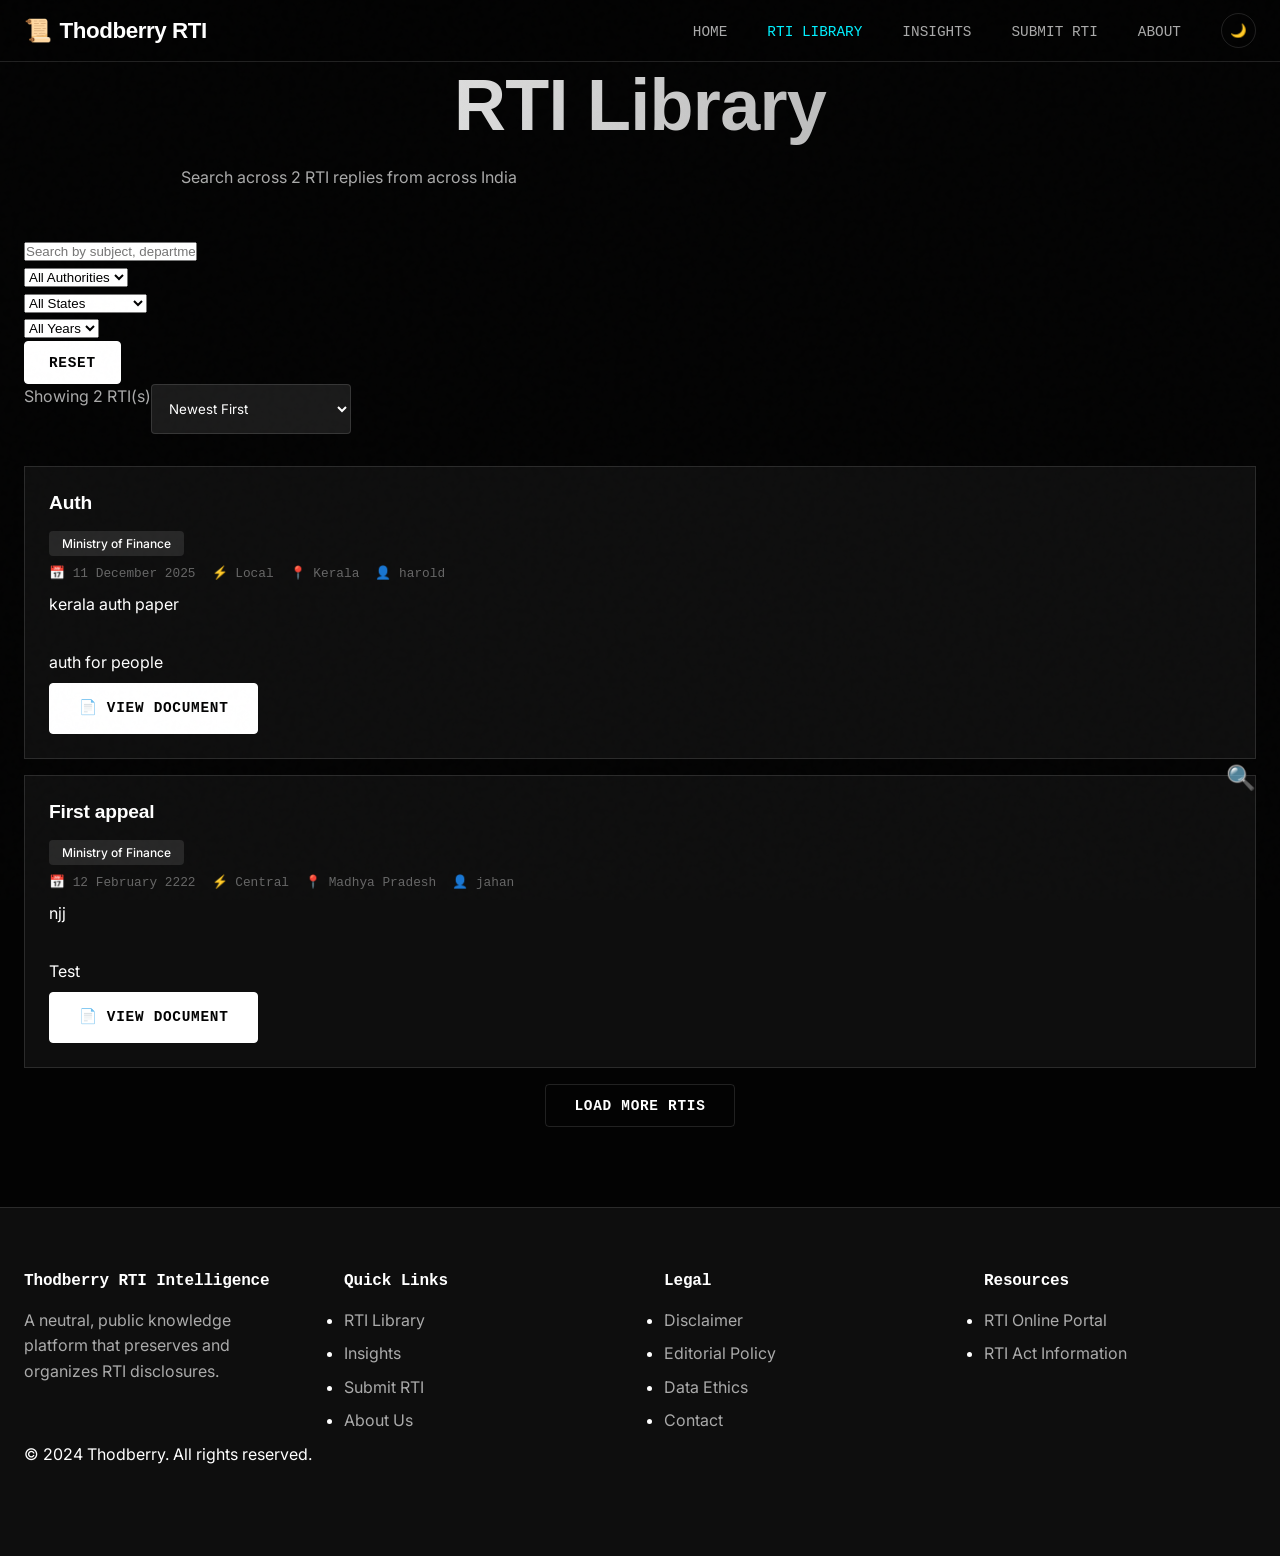
==== library.html @ 9d3108cc "Update library.html" ====
<!DOCTYPE html>
<html lang="en">

<head>
    <meta charset="UTF-8">
    <meta name="viewport" content="width=device-width, initial-scale=1.0">
    <meta name="description"
        content="Browse and search RTI replies from across India. Searchable database of Right to Information disclosures.">
    <title>RTI Library | Thodberry RTI Intelligence</title>

    <!-- Fonts -->
    <link rel="preconnect" href="https://fonts.googleapis.com">
    <link rel="preconnect" href="https://fonts.gstatic.com" crossorigin>
    <link
        href="https://fonts.googleapis.com/css2?family=Crimson+Pro:wght@400;600;700&family=Inter:wght@400;500;600;700&display=swap"
        rel="stylesheet">

    <!-- Stylesheets -->
    <link rel="stylesheet" href="assets/css/main.css">
    <link rel="stylesheet" href="assets/css/components.css">
</head>

<body>

    <!-- Navigation -->
    <nav class="navbar">
        <div class="container navbar-container">
            <a href="index.html" class="navbar-logo">
                <span>📜</span>
                <span>Thodberry RTI</span>
            </a>

            <ul class="navbar-menu">
                <li><a href="index.html" class="navbar-link">Home</a></li>
                <li><a href="library.html" class="navbar-link active">RTI Library</a></li>
                <li><a href="insights.html" class="navbar-link">Insights</a></li>
                <li><a href="submit.html" class="navbar-link">Submit RTI</a></li>
                <li><a href="about.html" class="navbar-link">About</a></li>
                <li>
                    <button class="theme-toggle" aria-label="Toggle theme">🌙</button>
                </li>
            </ul>

            <button class="navbar-toggle" aria-label="Toggle navigation">
                <span></span>
                <span></span>
                <span></span>
            </button>
        </div>
    </nav>

    <!-- Page Header -->
    <section class="section" style="padding-top: calc(var(--space-12) + 60px);">
        <div class="container library-search-container">
            <div class="text-center mb-8">
                <h1>RTI Library</h1>
                <p class="text-xl text-secondary">
                    Search across <span id="total-count">thousands of</span> RTI replies from across India
                </p>
            </div>

            <!-- Search Bar -->
            <div class="search-input-wrapper">
                <input type="text" id="search-input" placeholder="Search by subject, department, state, or keywords...">
                <span class="search-icon"
                    style="position: absolute; right: 1.5rem; top: 50%; transform: translateY(-50%); font-size: 1.5rem;">🔍</span>
            </div>
        </div>
    </section>

    <!-- Filters -->
    <section class="section" style="padding-top: 0;">
        <div class="container">
            <div class="filter-controls">
                <div class="filter-group">
                    <select id="filter-authority" class="filter-select">
                        <option value="">All Authorities</option>
                        <option value="Central">Central</option>
                        <option value="State">State</option>
                        <option value="Local">Local</option>
                    </select>
                </div>

                <div class="filter-group">
                    <select id="filter-state" class="filter-select">
                        <option value="">All States</option>
                    </select>
                </div>

                <div class="filter-group">
                    <select id="filter-year" class="filter-select">
                        <option value="">All Years</option>
                    </select>
                </div>

                <div class="filter-group">
                    <button id="reset-filters" class="btn btn-primary" style="padding: 0.8rem 1.5rem;">
                        Reset
                    </button>
                </div>
            </div>
        </div>
    </section>

    <!-- RTI Results -->
    <section class="section" style="padding-top: 0;">
        <div class="container">
            <div class="flex justify-between items-center mb-6">
                <p class="text-secondary">
                    Showing <span id="result-count">0</span> RTI(s)
                </p>
                <select id="sort-by" class="form-select" style="width: 200px;">
                    <option value="newest">Newest First</option>
                    <option value="oldest">Oldest First</option>
                    <option value="relevance">Most Relevant</option>
                </select>
            </div>

            <div id="rti-results">
                <p class="text-center text-muted py-8">Loading RTI library...</p>
            </div>

            <!-- Load More Button -->
            <div id="load-more-container" class="text-center mt-8 hidden">
                <button id="load-more-btn" class="btn btn-outline btn-lg">
                    Load More RTIs
                </button>
            </div>
        </div>
    </section>

    <!-- Footer -->
    <footer class="footer">
        <div class="container">
            <div class="footer-grid">
                <div class="footer-section">
                    <h4>Thodberry RTI Intelligence</h4>
                    <p class="text-secondary">
                        A neutral, public knowledge platform that preserves and organizes RTI disclosures.
                    </p>
                </div>

                <div class="footer-section">
                    <h4>Quick Links</h4>
                    <ul class="footer-links">
                        <li><a href="library.html">RTI Library</a></li>
                        <li><a href="insights.html">Insights</a></li>
                        <li><a href="submit.html">Submit RTI</a></li>
                        <li><a href="about.html">About Us</a></li>
                    </ul>
                </div>

                <div class="footer-section">
                    <h4>Legal</h4>
                    <ul class="footer-links">
                        <li><a href="about.html#disclaimer">Disclaimer</a></li>
                        <li><a href="about.html#editorial-policy">Editorial Policy</a></li>
                        <li><a href="about.html#data-ethics">Data Ethics</a></li>
                        <li><a href="about.html#contact">Contact</a></li>
                    </ul>
                </div>

                <div class="footer-section">
                    <h4>Resources</h4>
                    <ul class="footer-links">
                        <li><a href="https://rtionline.gov.in" target="_blank" rel="noopener">RTI Online Portal</a></li>
                        <li><a href="https://rti.gov.in" target="_blank" rel="noopener">RTI Act Information</a></li>
                    </ul>
                </div>
            </div>

            <div class="footer-bottom">
                <p>&copy; 2024 Thodberry. All rights reserved.</p>
            </div>
        </div>
    </footer>

    <!-- Scripts -->
    <script src="config.js"></script>
    <script src="assets/js/main.js"></script>

    <script>
        let allRTIs = [];
        let filteredRTIs = [];
        let displayedCount = 0;
        const ITEMS_PER_PAGE = 20;

        // Load RTI data
        async function loadRTIData() {
            try {
                const response = await fetch('data/rti-data.json');
                const data = await response.json();
                allRTIs = data.rtis || [];
                filteredRTIs = [...allRTIs];

                // Update total count
                document.getElementById('total-count').textContent = allRTIs.length;

                // Populate filter options
                populateFilters();

                // Display initial results
                displayResults();

            } catch (error) {
                console.error('Error loading RTI data:', error);
                document.getElementById('rti-results').innerHTML = `
          <div class="card text-center">
            <h3>No RTI Data Available Yet</h3>
            <p class="text-secondary mb-4">The library is being built. Check back soon or submit your own RTI reply!</p>
            <a href="submit.html" class="btn btn-primary">Submit RTI Reply</a>
          </div>
        `;
            }
        }

        // Populate filter dropdowns
        function populateFilters() {
            // States
            const states = [...new Set(allRTIs.map(r => r.state).filter(s => s))].sort();
            const stateSelect = document.getElementById('filter-state');
            states.forEach(state => {
                const option = document.createElement('option');
                option.value = state;
                option.textContent = state;
                stateSelect.appendChild(option);
            });

            // Years
            const years = [...new Set(allRTIs.map(r => r.year).filter(y => y))].sort().reverse();
            const yearSelect = document.getElementById('filter-year');
            years.forEach(year => {
                const option = document.createElement('option');
                option.value = year;
                option.textContent = year;
                yearSelect.appendChild(option);
            });
        }

        // Filter RTIs
        function filterRTIs() {
            const searchTerm = document.getElementById('search-input').value.toLowerCase();
            const authorityFilter = document.getElementById('filter-authority').value;
            const stateFilter = document.getElementById('filter-state').value;
            const yearFilter = document.getElementById('filter-year').value;

            filteredRTIs = allRTIs.filter(rti => {
                // Search filter
                const matchesSearch = !searchTerm ||
                    rti.subject.toLowerCase().includes(searchTerm) ||
                    rti.department.toLowerCase().includes(searchTerm) ||
                    (rti.disclosure && rti.disclosure.toLowerCase().includes(searchTerm)) ||
                    (rti.state && rti.state.toLowerCase().includes(searchTerm)) ||
                    (rti.tags && rti.tags.some(tag => tag.toLowerCase().includes(searchTerm)));

                // Authority filter
                const matchesAuthority = !authorityFilter || rti.authority === authorityFilter;

                // State filter
                const matchesState = !stateFilter || rti.state === stateFilter;

                // Year filter
                const matchesYear = !yearFilter || rti.year === parseInt(yearFilter);

                return matchesSearch && matchesAuthority && matchesState && matchesYear;
            });

            // Sort results
            sortResults();

            // Reset and display
            displayedCount = 0;
            displayResults();
        }

        // Sort results
        function sortResults() {
            const sortBy = document.getElementById('sort-by').value;

            if (sortBy === 'newest') {
                filteredRTIs.sort((a, b) => new Date(b.uploadDate || b.date) - new Date(a.uploadDate || a.date));
            } else if (sortBy === 'oldest') {
                filteredRTIs.sort((a, b) => new Date(a.uploadDate || a.date) - new Date(b.uploadDate || b.date));
            }
            // 'relevance' keeps the current order
        }

        // Display results
        function displayResults() {
            const resultsContainer = document.getElementById('rti-results');
            document.getElementById('result-count').textContent = filteredRTIs.length;

            if (filteredRTIs.length === 0) {
                resultsContainer.innerHTML = `
          <div class="card text-center">
            <h3>No RTIs Found</h3>
            <p class="text-secondary">Try adjusting your search or filters</p>
          </div>
        `;
                document.getElementById('load-more-container').classList.add('hidden');
                return;
            }

            // Get items to display
            const itemsToShow = filteredRTIs.slice(0, displayedCount + ITEMS_PER_PAGE);
            displayedCount = itemsToShow.length;

            // Render RTI cards
            const html = itemsToShow.map(rti => `
        <div class="rti-card">
          <div class="rti-card-header">
            <div>
              <h3 class="rti-card-title">${rti.subject}</h3>
            </div>
            <span class="department-badge">${rti.department}</span>
          </div>
          
          <div class="rti-card-meta">
            ${rti.date ? `<span>📅 ${formatDate(rti.date)}</span>` : ''}
            <span>⚡ ${rti.authority}</span>
            ${rti.state ? `<span>📍 ${rti.state}</span>` : ''}
            ${rti.uploadedBy ? `<span>👤 ${rti.uploadedBy}</span>` : ''}
          </div>
          
          ${rti.disclosure ? `<p class="rti-card-disclosure">${rti.disclosure}</p>` : ''}
          
          <div class="rti-card-tags">
            ${rti.tags ? rti.tags.map(tag => `<span class="tag">${tag}</span>`).join('') : ''}
          </div>
          
          <div class="flex gap-3 mt-4">
            ${rti.documentUrl ? `<a href="${rti.documentUrl}" target="_blank" class="btn btn-sm btn-primary">📄 View Document</a>` : ''}
          </div>
        </div>
      `).join('');

            resultsContainer.innerHTML = html;

            // Show/hide load more button
            if (displayedCount < filteredRTIs.length) {
                document.getElementById('load-more-container').classList.remove('hidden');
            } else {
                document.getElementById('load-more-container').classList.add('hidden');
            }
        }

        // Event listeners
        document.getElementById('search-input').addEventListener('input', debounce(filterRTIs, 300));
        document.getElementById('filter-authority').addEventListener('change', filterRTIs);
        document.getElementById('filter-state').addEventListener('change', filterRTIs);
        document.getElementById('filter-year').addEventListener('change', filterRTIs);
        document.getElementById('sort-by').addEventListener('change', () => {
            displayedCount = 0;
            sortResults();
            displayResults();
        });

        document.getElementById('reset-filters').addEventListener('click', () => {
            document.getElementById('search-input').value = '';
            document.getElementById('filter-authority').value = '';
            document.getElementById('filter-state').value = '';
            document.getElementById('filter-year').value = '';
            filterRTIs();
        });

        document.getElementById('load-more-btn').addEventListener('click', displayResults);

        // Load data on page load
        loadRTIData();
    </script>
</body>

</html>
---- assets/css/main.css ----
/* 
====================================================================
   THODBERRY INTELLIGENCE - 'VOID' DESIGN SYSTEM (FIXED)
   Premium / Dark / Usable
   Updated: Dec 2025 (Reverted & Polished)
==================================================================== 
*/

:root {
    /* --- PALETTE: THE VOID (Revised for Contrast) --- */
    --bg-void: #030303;
    /* Deepest black */
    --bg-surface: #0E0E0E;
    /* Elevated surface */
    --bg-panel: #161616;
    /* Card background */

    /* --- ACCENTS --- */
    --accent-primary: #00F0FF;
    /* Electric Cyan */
    --accent-secondary: #7000FF;
    /* Deep Violet */
    --accent-alert: #FF2E2E;
    /* Critical/Error */
    --accent-success: #00FF94;
    /* Success */

    /* --- TEXT --- */
    --text-primary: #FFFFFF;
    /* Pure White for max contrast */
    --text-secondary: #AAAAAA;
    /* Readable Grey */
    --text-muted: #666666;
    /* Labels */

    /* --- BORDERS --- */
    --border-subtle: rgba(255, 255, 255, 0.12);
    --border-glow: rgba(0, 240, 255, 0.4);

    /* --- TYPOGRAPHY (Scaled Down slightly for fit) --- */
    --font-display: 'Outfit', sans-serif;
    --font-body: 'Inter', sans-serif;
    --font-mono: 'Space Grotesk', monospace;

    /* --- SPACING & EFFECTS --- */
    --glass: blur(16px) saturate(180%);
    --radius-sm: 4px;
    --radius-md: 8px;
    --radius-lg: 16px;

    --noise: url("data:image/svg+xml,%3Csvg viewBox='0 0 200 200' xmlns='http://www.w3.org/2000/svg'%3E%3Cfilter id='noiseFilter'%3E%3CfeTurbulence type='fractalNoise' baseFrequency='0.65' numOctaves='3' stitchTiles='stitch'/%3E%3C/filter%3E%3Crect width='100%25' height='100%25' filter='url(%23noiseFilter)' opacity='0.05'/%3E%3C/svg%3E");
}

/* --- RESET & BASE --- */
*,
*::before,
*::after {
    box-sizing: border-box;
    margin: 0;
    padding: 0;
}

html {
    scroll-behavior: smooth;
    font-size: 16px;
}

body {
    background-color: var(--bg-void);
    color: var(--text-primary);
    font-family: var(--font-body);
    line-height: 1.6;
    overflow-x: hidden;
    position: relative;
}

/* Noise Texture Overlay */
body::after {
    content: "";
    position: fixed;
    top: 0;
    left: 0;
    width: 100%;
    height: 100%;
    background-image: var(--noise);
    pointer-events: none;
    z-index: 9999;
    opacity: 0.3;
    /* Reduced opacity for better text clarity */
}

/* --- TYPOGRAPHY --- */
h1,
h2,
h3,
h4,
h5,
h6 {
    font-family: var(--font-display);
    font-weight: 600;
    line-height: 1.2;
    letter-spacing: -0.01em;
    color: #fff;
    margin-bottom: 1rem;
}

h1 {
    font-size: clamp(2.5rem, 6vw, 4.5rem);
    /* Scaled down from 6rem for better fit */
    font-weight: 700;
    background: linear-gradient(to right, #fff, #999);
    -webkit-background-clip: text;
    background-clip: text;
    -webkit-text-fill-color: transparent;
}

h2 {
    font-size: clamp(2rem, 4vw, 3rem);
}

p {
    max-width: 65ch;
    margin-bottom: 1.5rem;
}

a {
    color: inherit;
    text-decoration: none;
    transition: color 0.3s ease;
}

/* --- FORM INPUTS (CRITICAL FIX FOR ADMIN) --- */
.form-input,
.form-select,
.form-textarea {
    width: 100%;
    padding: 0.8rem;
    background: #1A1A1A;
    /* Solid dark background, no transparency */
    border: 1px solid var(--border-subtle);
    color: #FFFFFF;
    /* Force white text */
    font-family: var(--font-body);
    border-radius: var(--radius-sm);
    transition: all 0.3s ease;
}

/* Fix for Select Dropdowns in Dark Mode */
.form-select option {
    background-color: #1A1A1A;
    color: #FFFFFF;
}

.form-input:focus,
.form-select:focus,
.form-textarea:focus {
    outline: none;
    border-color: var(--accent-primary);
    box-shadow: 0 0 15px -5px var(--accent-primary);
    background: #222;
}

/* --- BUTTONS --- */
.btn {
    display: inline-flex;
    align-items: center;
    justify-content: center;
    padding: 0.8rem 1.8rem;
    font-family: var(--font-mono);
    font-size: 0.9rem;
    font-weight: 600;
    text-transform: uppercase;
    letter-spacing: 0.05em;
    border: 1px solid var(--border-subtle);
    background: transparent;
    color: var(--text-primary);
    cursor: pointer;
    transition: all 0.3s;
    border-radius: var(--radius-sm);
    /* Added rounding for refinement */
}

.btn:hover {
    border-color: var(--accent-primary);
    color: var(--accent-primary);
    background: rgba(0, 240, 255, 0.05);
}

.btn-primary {
    background: var(--text-primary);
    color: var(--bg-void);
    border-color: var(--text-primary);
}

.btn-primary:hover {
    background: var(--accent-primary);
    border-color: var(--accent-primary);
    color: #000;
}

/* --- UTILITIES --- */
.container {
    width: 100%;
    max-width: 1300px;
    margin: 0 auto;
    padding: 0 1.5rem;
}

.text-center {
    text-align: center;
}

.flex {
    display: flex;
}

.justify-center {
    justify-content: center;
}

.gap-4 {
    gap: 1rem;
}

.mb-6 {
    margin-bottom: 2rem;
}

.mb-8 {
    margin-bottom: 3rem;
}

.text-secondary {
    color: var(--text-secondary);
}
---- assets/css/components.css ----
/* 
====================================================================
   THODBERRY INTELLIGENCE - 'VOID' COMPONENTS (FIXED)
   Holographic / Glass / Usable
   Updated: Dec 2025 (Reverted & Polished)
==================================================================== 
*/

/* --- NAVBAR: HYBRID (Glass but Stable) --- */
/* Fixed alignment issues by moving to full-width but keeping glass aesthetic */
.navbar {
    position: sticky;
    /* Switched from fixed to sticky for stability */
    top: 0;
    width: 100%;
    background: rgba(3, 3, 3, 0.8);
    backdrop-filter: var(--glass);
    border-bottom: 1px solid var(--border-subtle);
    padding: 0.8rem 0;
    z-index: 1000;
}

.navbar-container {
    display: flex;
    /* Flexbox for alignment */
    justify-content: space-between;
    align-items: center;
    height: 100%;
}

.navbar-logo {
    font-family: var(--font-display);
    font-weight: 700;
    font-size: 1.4rem;
    letter-spacing: -0.02em;
    display: flex;
    align-items: center;
    gap: 0.5rem;
    color: white;
}

.navbar-menu {
    display: flex;
    gap: 2.5rem;
    list-style: none;
    align-items: center;
}

.navbar-link {
    font-family: var(--font-mono);
    font-size: 0.9rem;
    text-transform: uppercase;
    color: var(--text-secondary);
    position: relative;
    transition: color 0.3s;
}

.navbar-link:hover,
.navbar-link.active {
    color: var(--accent-primary);
}

/* Theme Toggle (Style Only - Logic Disabled as user wants Dark only) */
.theme-toggle {
    background: transparent;
    border: 1px solid var(--border-subtle);
    color: var(--text-primary);
    border-radius: 50%;
    width: 35px;
    height: 35px;
    display: flex;
    align-items: center;
    justify-content: center;
    cursor: pointer;
    transition: all 0.3s;
}

.theme-toggle:hover {
    border-color: var(--accent-primary);
    color: var(--accent-primary);
}


/* --- HERO: BENTO GRID (Restored) --- */
.hero-section {
    min-height: 80vh;
    /* Reduced from 100vh for better scaling */
    display: flex;
    align-items: center;
    justify-content: center;
    position: relative;
    padding: 4rem 0;
}

.hero-bg-grid {
    position: absolute;
    top: 0;
    left: 0;
    width: 100%;
    height: 100%;
    background-image:
        linear-gradient(var(--border-subtle) 1px, transparent 1px),
        linear-gradient(90deg, var(--border-subtle) 1px, transparent 1px);
    background-size: 40px 40px;
    /* Tighter grid */
    mask-image: radial-gradient(circle at center, black 40%, transparent 90%);
    -webkit-mask-image: radial-gradient(circle at center, black 40%, transparent 90%);
    z-index: -1;
    opacity: 0.5;
}

.hero-stats-pill {
    display: inline-flex;
    align-items: center;
    gap: 0.8rem;
    padding: 0.6rem 1.2rem;
    background: rgba(0, 240, 255, 0.08);
    /* Darker tint */
    border: 1px solid rgba(0, 240, 255, 0.2);
    border-radius: 50px;
    font-family: var(--font-mono);
    font-size: 0.85rem;
    color: var(--accent-primary);
    margin-bottom: 2rem;
}

/* --- CARDS: HOLOGRAPHIC REDUX --- */
.card {
    background: var(--bg-surface);
    border: 1px solid var(--border-subtle);
    padding: 2rem;
    position: relative;
    transition: all 0.3s ease;
    overflow: hidden;
}

.card:hover {
    border-color: var(--accent-primary);
    /* Simple glow border instead of complex gradients */
    background: var(--bg-panel);
    box-shadow: 0 10px 40px -10px rgba(0, 240, 255, 0.1);
}

.card h3 {
    font-size: 1.5rem;
    margin-bottom: 1rem;
    color: var(--text-primary);
}

/* --- STATS GRID --- */
.stats-grid {
    display: grid;
    grid-template-columns: repeat(auto-fit, minmax(200px, 1fr));
    gap: 1.5rem;
    /* Restored gap for better separation */
    margin: 2rem 0;
}

.stat-card {
    background: var(--bg-surface);
    border: 1px solid var(--border-subtle);
    padding: 2rem;
    text-align: center;
    transition: transform 0.3s;
}

.stat-card:hover {
    transform: translateY(-5px);
    border-color: var(--text-secondary);
}

.stat-value {
    font-family: var(--font-display);
    font-size: 3rem;
    font-weight: 700;
    line-height: 1;
    color: #fff;
    /* Reverted to solid white for clarity */
    margin-bottom: 0.5rem;
}

.stat-label {
    font-family: var(--font-mono);
    color: var(--text-secondary);
    font-size: 0.85rem;
    text-transform: uppercase;
    letter-spacing: 0.1em;
}

/* --- RTI DATA CARD --- */
.rti-card {
    background: var(--bg-surface);
    border: 1px solid var(--border-subtle);
    padding: 1.5rem;
    margin-bottom: 1rem;
    display: grid;
    gap: 0.5rem;
    transition: all 0.2s;
}

.rti-card:hover {
    border-color: var(--text-secondary);
    background: var(--bg-panel);
}

.rti-card-title {
    font-family: var(--font-display);
    font-size: 1.2rem;
    color: var(--text-primary);
}

.rti-card-meta {
    font-family: var(--font-mono);
    font-size: 0.8rem;
    color: var(--text-muted);
    display: flex;
    flex-wrap: wrap;
    gap: 1rem;
}

.department-badge {
    background: rgba(255, 255, 255, 0.1);
    padding: 0.3rem 0.8rem;
    border-radius: 4px;
    font-size: 0.75rem;
    color: #fff;
    font-weight: 500;
}

/* --- FOOTER --- */
.footer {
    border-top: 1px solid var(--border-subtle);
    padding: 4rem 0;
    margin-top: 5rem;
    background: var(--bg-surface);
}

.footer-grid {
    display: grid;
    grid-template-columns: repeat(auto-fit, minmax(200px, 1fr));
    /* Better responsive wrapping */
    gap: 3rem;
}

.footer h4 {
    font-family: var(--font-mono);
    font-size: 1rem;
    color: #fff;
}

.footer-links a {
    color: var(--text-secondary);
    display: block;
    margin-bottom: 0.5rem;
}

.footer-links a:hover {
    color: var(--accent-primary);
}

/* --- MOBILE --- */
.navbar-toggle {
    display: none;
    background: none;
    border: none;
    flex-direction: column;
    gap: 6px;
    cursor: pointer;
}

.navbar-toggle span {
    display: block;
    width: 28px;
    height: 2px;
    background: white;
}

@media (max-width: 768px) {
    .navbar-menu {
        display: none;
        /* JS Toggles this */
        position: absolute;
        top: 100%;
        left: 0;
        width: 100%;
        background: var(--bg-surface);
        flex-direction: column;
        padding: 2rem;
        border-bottom: 1px solid var(--border-subtle);
    }

    .navbar-menu.active {
        display: flex;
    }

    .navbar-toggle {
        display: flex;
    }
}
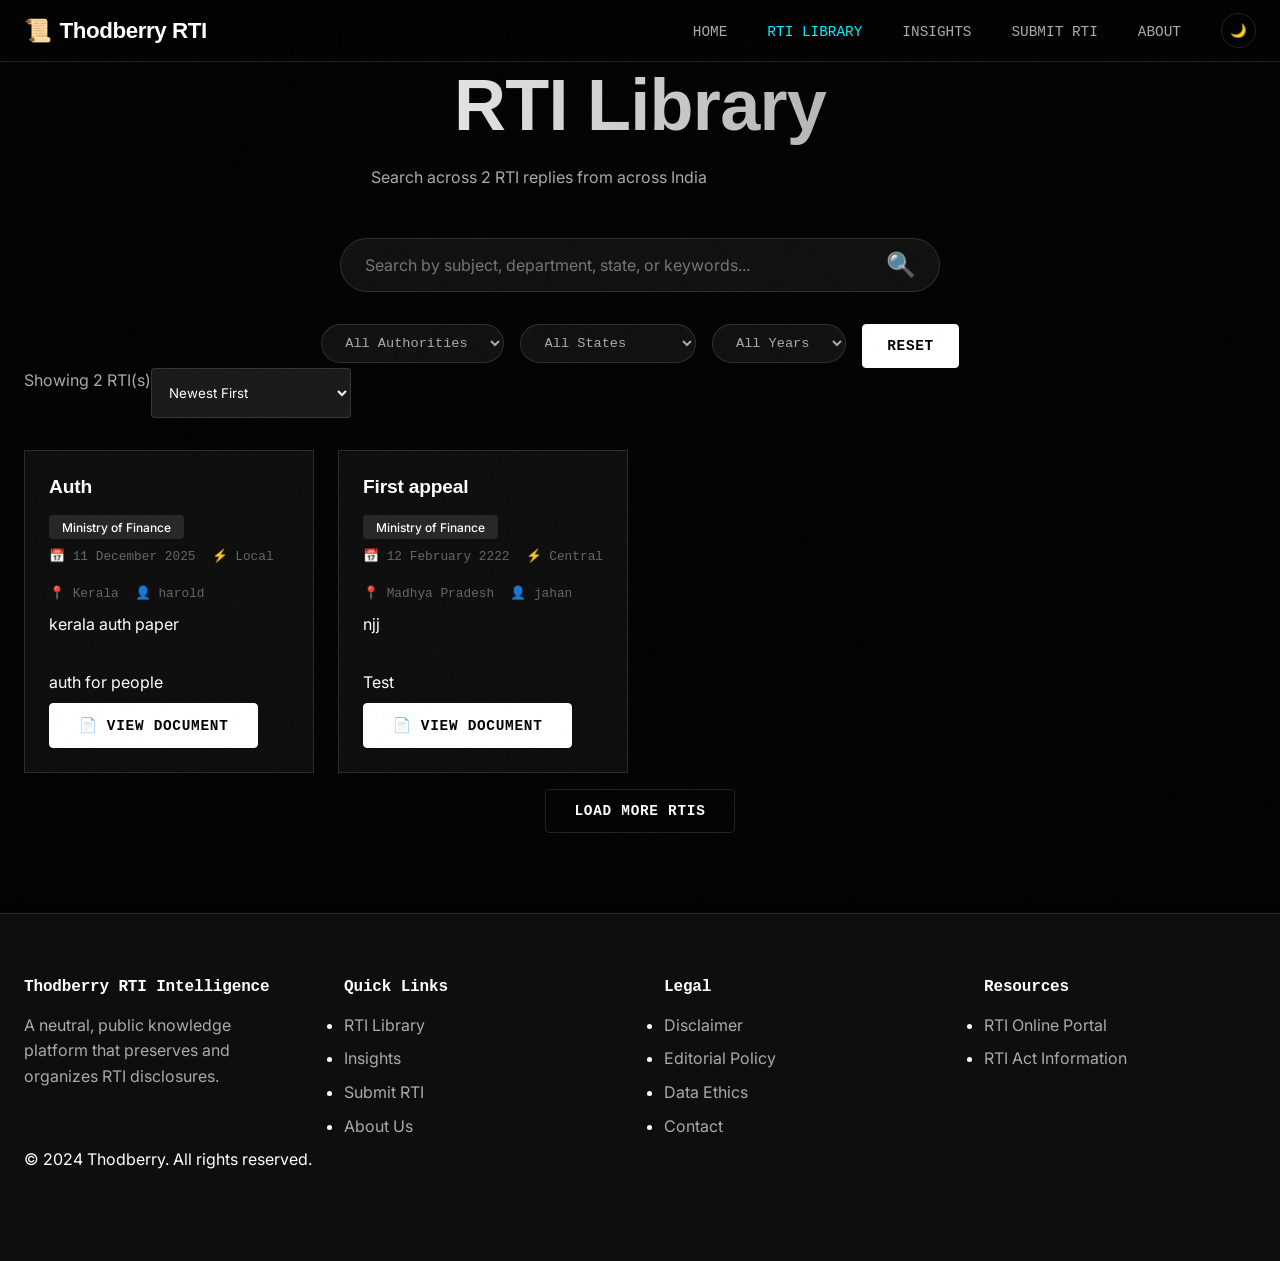
==== commit e1cb9577: "Update library.html" ====
--- a/library.html
+++ b/library.html
@@ -116,8 +116,8 @@
                 </select>
             </div>
 
-            <div id="rti-results">
-                <p class="text-center text-muted py-8">Loading RTI library...</p>
+            <div id="rti-results" class="rti-grid-results">
+                <p class="text-center text-muted py-8" style="grid-column: 1 / -1;">Loading RTI library...</p>
             </div>
 
             <!-- Load More Button -->
@@ -175,6 +175,19 @@
         </div>
     </footer>
 
+    <!-- Document Modal -->
+    <div id="doc-modal" class="modal-overlay">
+        <div class="modal-content">
+            <div class="modal-header">
+                <h3 id="modal-title" class="modal-title">Document Viewer</h3>
+                <button id="modal-close" class="modal-close">&times;</button>
+            </div>
+            <div class="modal-body">
+                <iframe id="doc-frame" src=""></iframe>
+            </div>
+        </div>
+    </div>
+
     <!-- Scripts -->
     <script src="config.js"></script>
     <script src="assets/js/main.js"></script>
@@ -184,6 +197,33 @@
         let filteredRTIs = [];
         let displayedCount = 0;
         const ITEMS_PER_PAGE = 20;
+
+        // Modal Elements
+        const modal = document.getElementById('doc-modal');
+        const modalTitle = document.getElementById('modal-title');
+        const modalFrame = document.getElementById('doc-frame');
+        const modalClose = document.getElementById('modal-close');
+
+        // Close Modal
+        modalClose.addEventListener('click', () => {
+            modal.classList.remove('active');
+            modalFrame.src = ''; // Clear source to stop playing/loading
+        });
+
+        // Close on click outside
+        modal.addEventListener('click', (e) => {
+            if (e.target === modal) {
+                modal.classList.remove('active');
+                modalFrame.src = '';
+            }
+        });
+
+        // Open Modal
+        function openDocument(url, title) {
+            modalTitle.textContent = title || 'Document Viewer';
+            modalFrame.src = url;
+            modal.classList.add('active');
+        }
 
         // Load RTI data
         async function loadRTIData() {
@@ -205,7 +245,7 @@
             } catch (error) {
                 console.error('Error loading RTI data:', error);
                 document.getElementById('rti-results').innerHTML = `
-          <div class="card text-center">
+          <div class="card text-center" style="grid-column: 1 / -1;">
             <h3>No RTI Data Available Yet</h3>
             <p class="text-secondary mb-4">The library is being built. Check back soon or submit your own RTI reply!</p>
             <a href="submit.html" class="btn btn-primary">Submit RTI Reply</a>
@@ -213,6 +253,7 @@
         `;
             }
         }
+
 
         // Populate filter dropdowns
         function populateFilters() {
@@ -329,7 +370,7 @@
           </div>
           
           <div class="flex gap-3 mt-4">
-            ${rti.documentUrl ? `<a href="${rti.documentUrl}" target="_blank" class="btn btn-sm btn-primary">📄 View Document</a>` : ''}
+            ${rti.documentUrl ? `<button onclick="openDocument('${rti.documentUrl}', '${rti.subject.replace(/'/g, "\\'")}')" class="btn btn-sm btn-primary">📄 View Document</button>` : ''}
           </div>
         </div>
       `).join('');
--- a/assets/css/main.css
+++ b/assets/css/main.css
@@ -210,6 +210,21 @@
     text-align: center;
 }
 
+.mx-auto {
+    margin-left: auto;
+    margin-right: auto;
+}
+
+/* Reusable Force Center for stubborn elements */
+.force-center {
+    display: block !important;
+    margin-left: auto !important;
+    margin-right: auto !important;
+    text-align: center !important;
+    max-width: 800px;
+    /* legible formatting */
+}
+
 .flex {
     display: flex;
 }
@@ -233,3 +248,31 @@
 .text-secondary {
     color: var(--text-secondary);
 }
+
+/* --- GRID SYSTEM --- */
+.grid {
+    display: grid;
+    gap: 2rem;
+}
+
+.grid-3 {
+    grid-template-columns: repeat(3, 1fr);
+}
+
+.grid-2 {
+    grid-template-columns: repeat(2, 1fr);
+}
+
+@media (max-width: 992px) {
+    .grid-3 {
+        grid-template-columns: repeat(2, 1fr);
+    }
+}
+
+@media (max-width: 768px) {
+
+    .grid-3,
+    .grid-2 {
+        grid-template-columns: 1fr;
+    }
+}
--- a/assets/css/components.css
+++ b/assets/css/components.css
@@ -119,9 +119,19 @@
     border: 1px solid rgba(0, 240, 255, 0.2);
     border-radius: 50px;
     font-family: var(--font-mono);
-    font-size: 0.85rem;
     color: var(--accent-primary);
+    display: inline-flex;
+    align-items: center;
+    justify-content: center;
     margin-bottom: 2rem;
+}
+
+.hero-desc {
+    max-width: 700px;
+    margin-left: auto !important;
+    margin-right: auto !important;
+    text-align: center !important;
+    display: block;
 }
 
 /* --- CARDS: HOLOGRAPHIC REDUX --- */
@@ -185,6 +195,95 @@
     font-size: 0.85rem;
     text-transform: uppercase;
     letter-spacing: 0.1em;
+}
+
+/* --- LIBRARY SEARCH & FILTER (PREMIUM) --- */
+.library-search-container {
+    max-width: 900px;
+    margin: 0 auto;
+    text-align: center;
+}
+
+.search-input-wrapper {
+    position: relative;
+    margin-bottom: 2rem;
+    max-width: 600px;
+    margin-left: auto;
+    margin-right: auto;
+}
+
+.search-input-wrapper input {
+    width: 100%;
+    padding: 1rem 1.5rem;
+    padding-right: 3rem;
+    background: #111;
+    border: 1px solid var(--border-subtle);
+    border-radius: 50px;
+    font-family: var(--font-body);
+    font-size: 1rem;
+    color: white;
+    transition: all 0.3s;
+}
+
+.search-input-wrapper input:focus {
+    outline: none;
+    border-color: var(--accent-primary);
+    background: #000;
+    box-shadow: 0 0 20px rgba(0, 240, 255, 0.2);
+}
+
+.filter-controls {
+    display: flex;
+    justify-content: center;
+    gap: 1rem;
+    flex-wrap: wrap;
+    margin-top: 1rem;
+}
+
+.filter-select {
+    padding: 0.6rem 1.2rem;
+    background: #111;
+    border: 1px solid var(--border-subtle);
+    border-radius: 50px;
+    /* Pillow shape for modern look */
+    color: var(--text-secondary);
+    font-family: var(--font-mono);
+    font-size: 0.85rem;
+    cursor: pointer;
+    transition: all 0.2s;
+}
+
+.filter-select:hover,
+.filter-select:focus {
+    border-color: var(--accent-primary);
+    color: white;
+    outline: none;
+}
+
+/* --- RTI RESULTS GRID (4 Columns) --- */
+.rti-grid-results {
+    display: grid;
+    grid-template-columns: repeat(4, 1fr);
+    /* 4 Columns on large screens */
+    gap: 1.5rem;
+}
+
+@media (max-width: 1200px) {
+    .rti-grid-results {
+        grid-template-columns: repeat(3, 1fr);
+    }
+}
+
+@media (max-width: 900px) {
+    .rti-grid-results {
+        grid-template-columns: repeat(2, 1fr);
+    }
+}
+
+@media (max-width: 600px) {
+    .rti-grid-results {
+        grid-template-columns: 1fr;
+    }
 }
 
 /* --- RTI DATA CARD --- */
@@ -297,3 +396,85 @@
         display: flex;
     }
 }
+
+/* --- MODAL (DOCUMENT VIEWER) --- */
+.modal-overlay {
+    position: fixed;
+    top: 0;
+    left: 0;
+    width: 100%;
+    height: 100%;
+    background: rgba(0, 0, 0, 0.85);
+    backdrop-filter: blur(5px);
+    z-index: 2000;
+    display: none;
+    align-items: center;
+    justify-content: center;
+    opacity: 0;
+    transition: opacity 0.3s ease;
+}
+
+.modal-overlay.active {
+    display: flex;
+    opacity: 1;
+}
+
+.modal-content {
+    background: var(--bg-surface);
+    border: 1px solid var(--border-subtle);
+    border-radius: var(--radius-lg);
+    width: 90%;
+    max-width: 1000px;
+    height: 85vh;
+    display: flex;
+    flex-direction: column;
+    position: relative;
+    box-shadow: 0 25px 50px -12px rgba(0, 0, 0, 0.5);
+    transform: scale(0.95);
+    transition: transform 0.3s ease;
+}
+
+.modal-overlay.active .modal-content {
+    transform: scale(1);
+}
+
+.modal-header {
+    padding: 1.5rem;
+    border-bottom: 1px solid var(--border-subtle);
+    display: flex;
+    justify-content: space-between;
+    align-items: center;
+}
+
+.modal-title {
+    font-family: var(--font-display);
+    font-size: 1.25rem;
+    color: var(--text-primary);
+    margin: 0;
+}
+
+.modal-close {
+    background: none;
+    border: none;
+    color: var(--text-secondary);
+    font-size: 1.5rem;
+    cursor: pointer;
+    transition: color 0.2s;
+}
+
+.modal-close:hover {
+    color: var(--accent-alert);
+}
+
+.modal-body {
+    flex: 1;
+    padding: 0;
+    overflow: hidden;
+    background: #000;
+}
+
+.modal-body iframe {
+    width: 100%;
+    height: 100%;
+    border: none;
+}
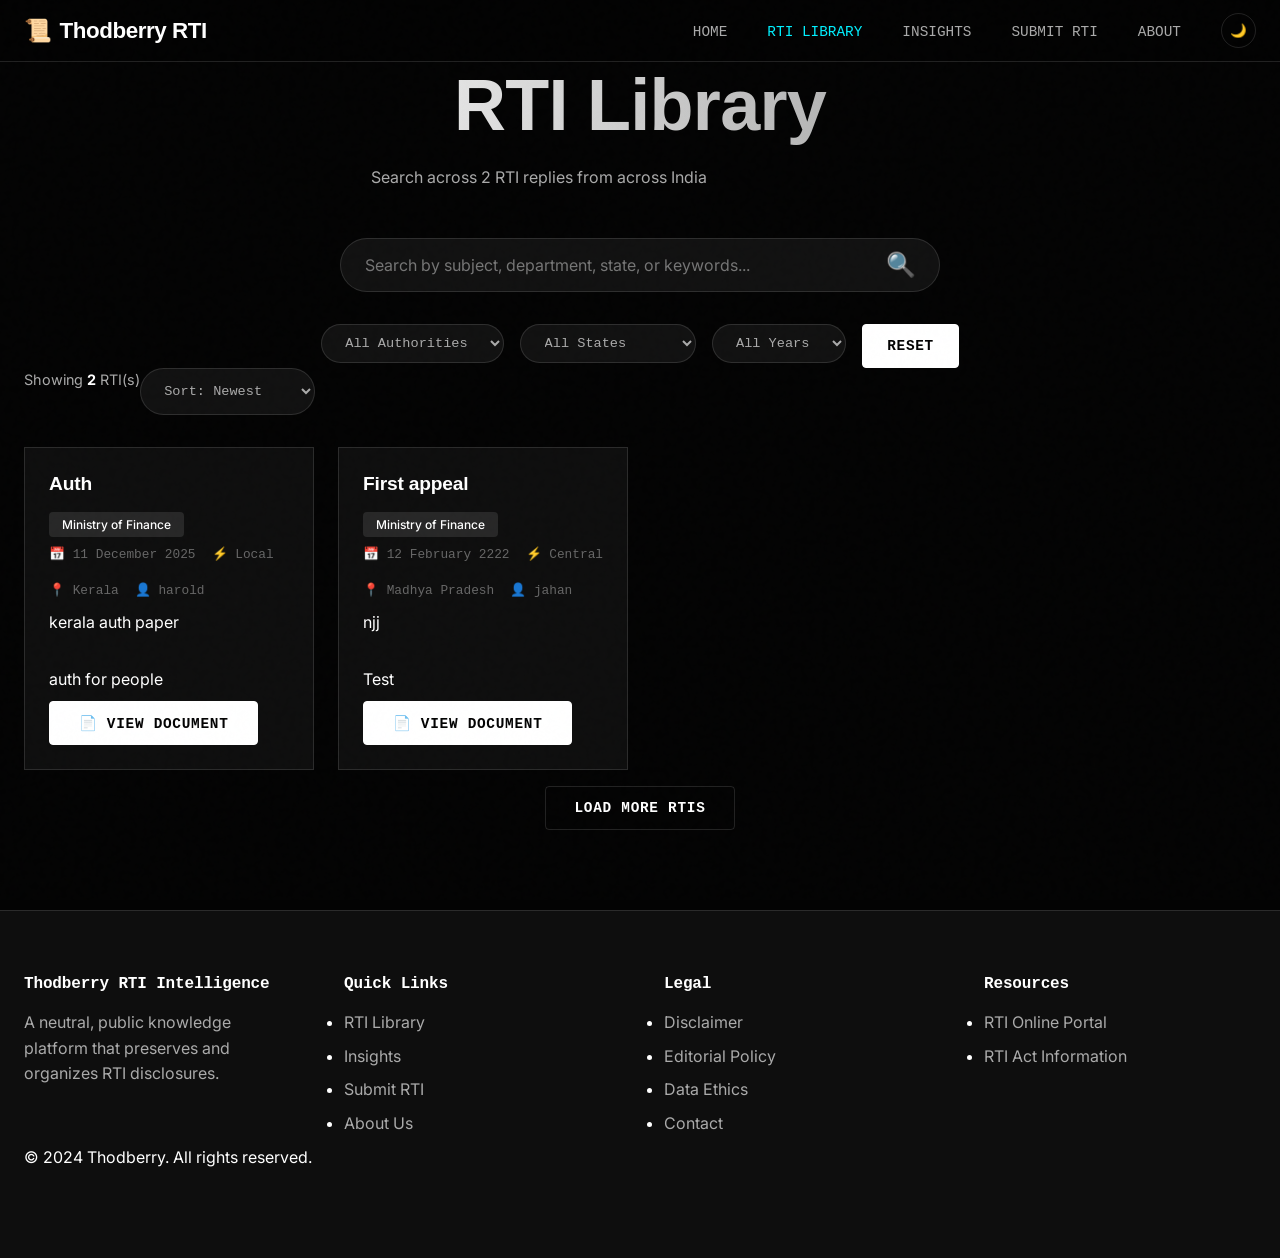
==== commit 040d43ba: "Update library.html" ====
--- a/library.html
+++ b/library.html
@@ -106,13 +106,13 @@
     <section class="section" style="padding-top: 0;">
         <div class="container">
             <div class="flex justify-between items-center mb-6">
-                <p class="text-secondary">
-                    Showing <span id="result-count">0</span> RTI(s)
+                <p class="text-secondary" style="font-size: 0.9rem;">
+                    Showing <span id="result-count" style="color: white; font-weight: bold;">0</span> RTI(s)
                 </p>
-                <select id="sort-by" class="form-select" style="width: 200px;">
-                    <option value="newest">Newest First</option>
-                    <option value="oldest">Oldest First</option>
-                    <option value="relevance">Most Relevant</option>
+                <select id="sort-by" class="filter-select" style="width: auto;">
+                    <option value="newest">Sort: Newest</option>
+                    <option value="oldest">Sort: Oldest</option>
+                    <option value="relevance">Sort: Relevant</option>
                 </select>
             </div>
 
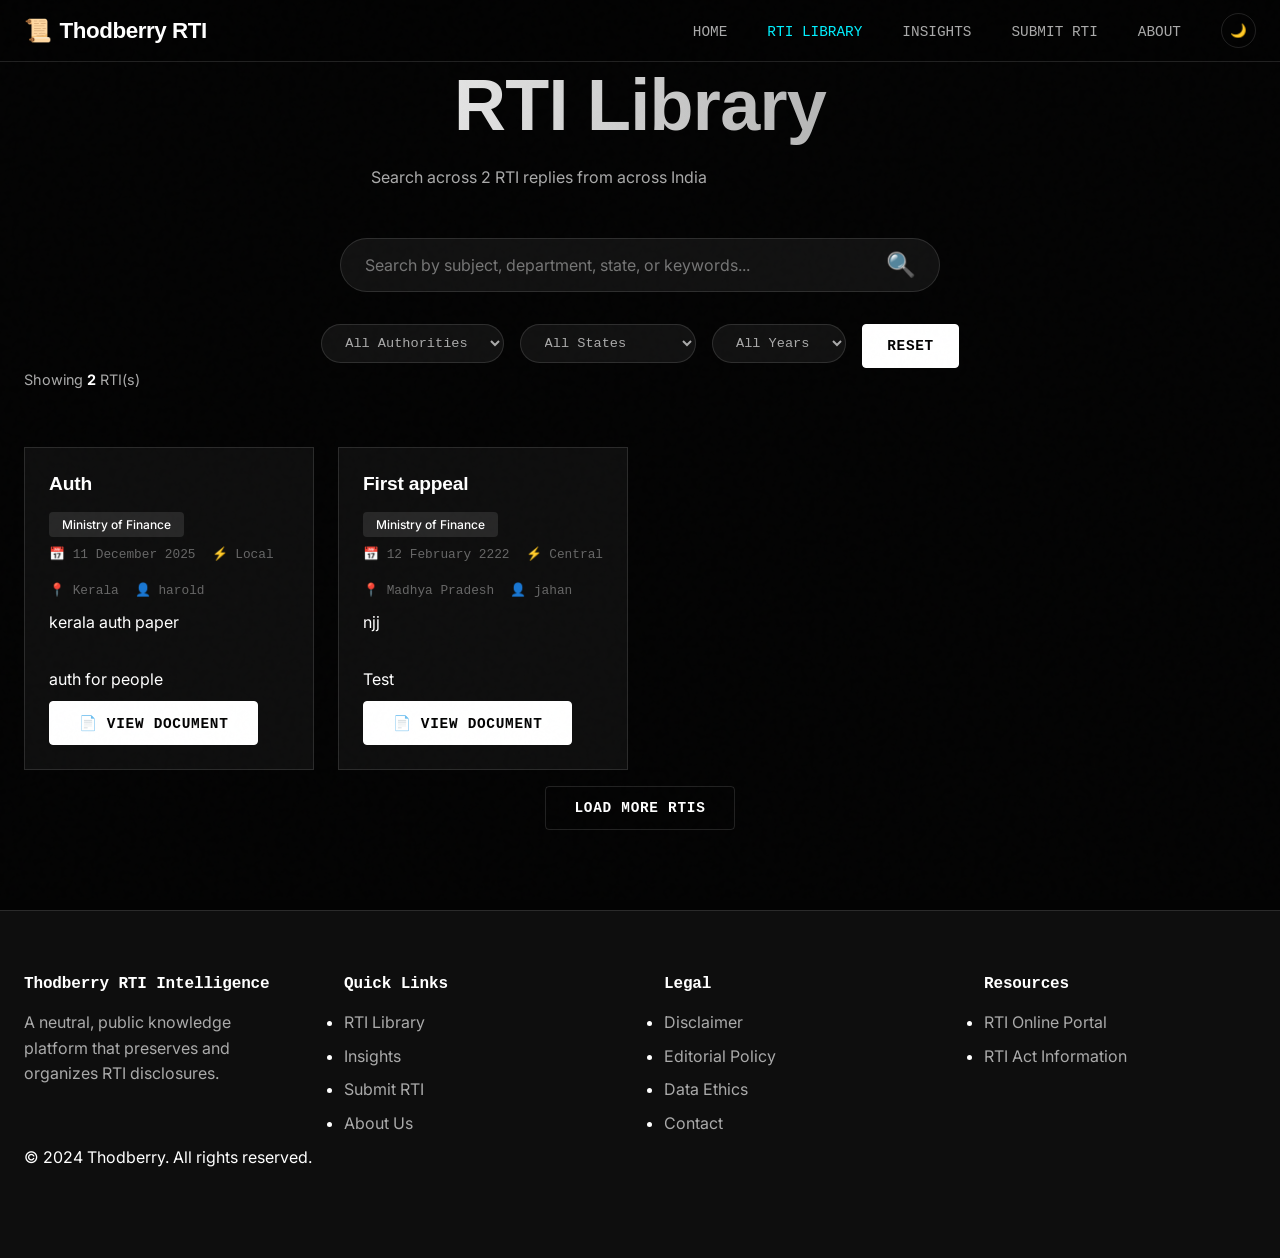
==== commit 2b119534: "removed sort by in library" ====
--- a/library.html
+++ b/library.html
@@ -109,11 +109,7 @@
                 <p class="text-secondary" style="font-size: 0.9rem;">
                     Showing <span id="result-count" style="color: white; font-weight: bold;">0</span> RTI(s)
                 </p>
-                <select id="sort-by" class="filter-select" style="width: auto;">
-                    <option value="newest">Sort: Newest</option>
-                    <option value="oldest">Sort: Oldest</option>
-                    <option value="relevance">Sort: Relevant</option>
-                </select>
+                <!-- Sort removed as requested -->
             </div>
 
             <div id="rti-results" class="rti-grid-results">
@@ -314,16 +310,10 @@
             displayResults();
         }
 
-        // Sort results
+        // Sort results (Default: Newest)
         function sortResults() {
-            const sortBy = document.getElementById('sort-by').value;
-
-            if (sortBy === 'newest') {
-                filteredRTIs.sort((a, b) => new Date(b.uploadDate || b.date) - new Date(a.uploadDate || a.date));
-            } else if (sortBy === 'oldest') {
-                filteredRTIs.sort((a, b) => new Date(a.uploadDate || a.date) - new Date(b.uploadDate || b.date));
-            }
-            // 'relevance' keeps the current order
+            // Always sort by newest first
+            filteredRTIs.sort((a, b) => new Date(b.uploadDate || b.date) - new Date(a.uploadDate || a.date));
         }
 
         // Display results
@@ -390,11 +380,11 @@
         document.getElementById('filter-authority').addEventListener('change', filterRTIs);
         document.getElementById('filter-state').addEventListener('change', filterRTIs);
         document.getElementById('filter-year').addEventListener('change', filterRTIs);
-        document.getElementById('sort-by').addEventListener('change', () => {
-            displayedCount = 0;
-            sortResults();
-            displayResults();
-        });
+
+        // Sort results (Default: Newest)
+        function sortResults() {
+            filteredRTIs.sort((a, b) => new Date(b.uploadDate || b.date) - new Date(a.uploadDate || a.date));
+        }
 
         document.getElementById('reset-filters').addEventListener('click', () => {
             document.getElementById('search-input').value = '';
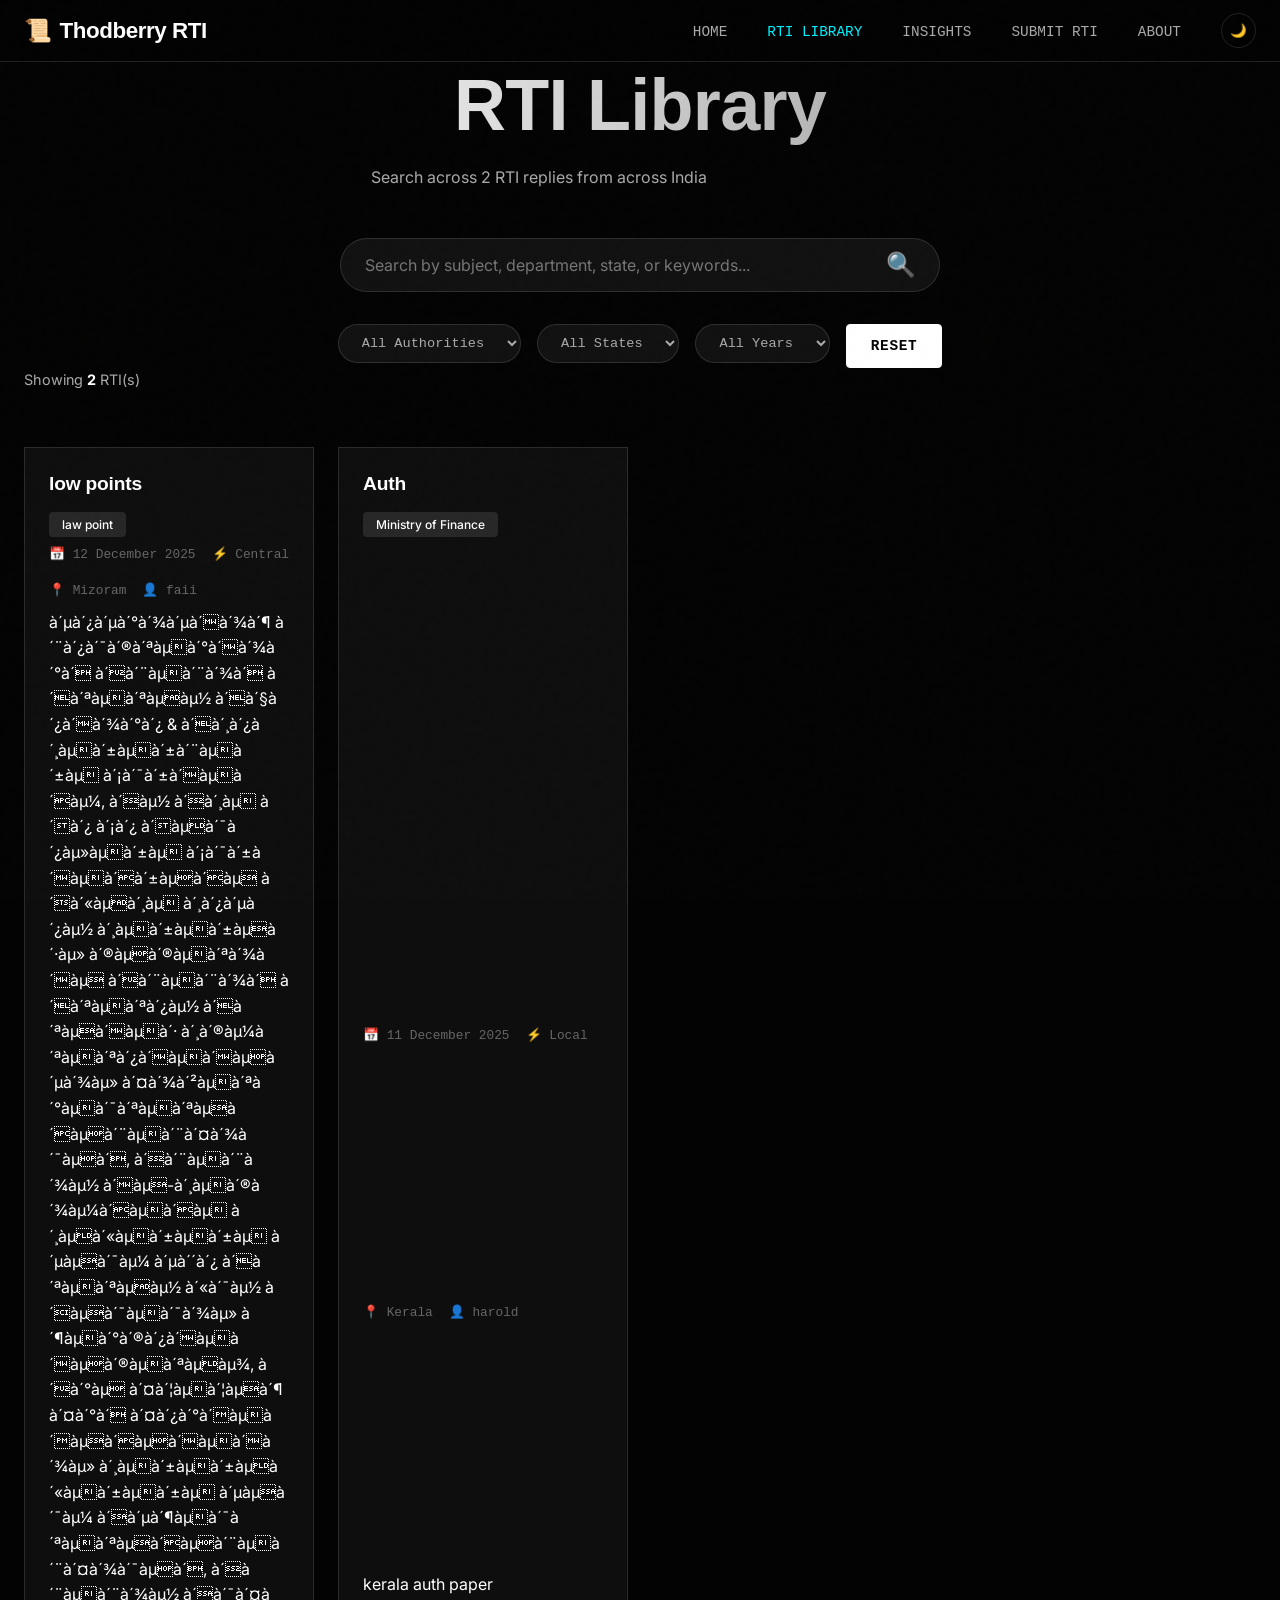
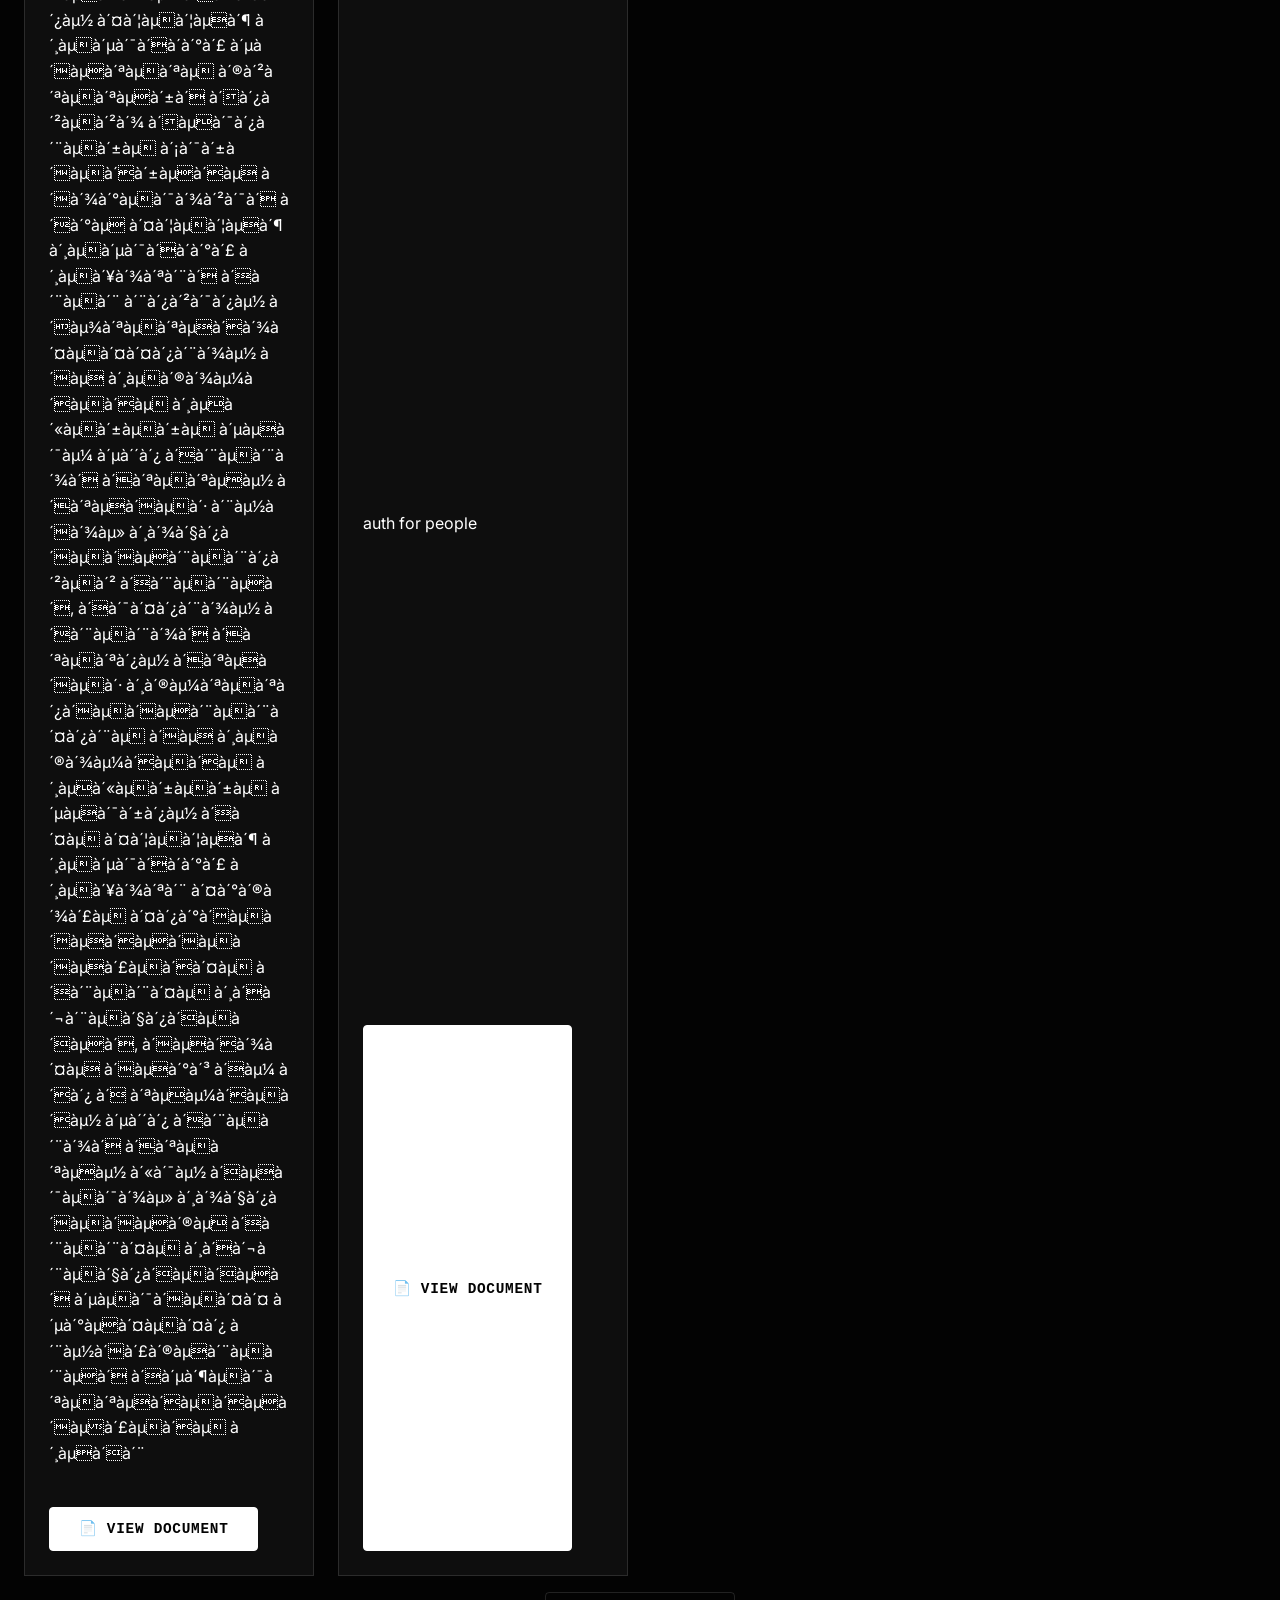
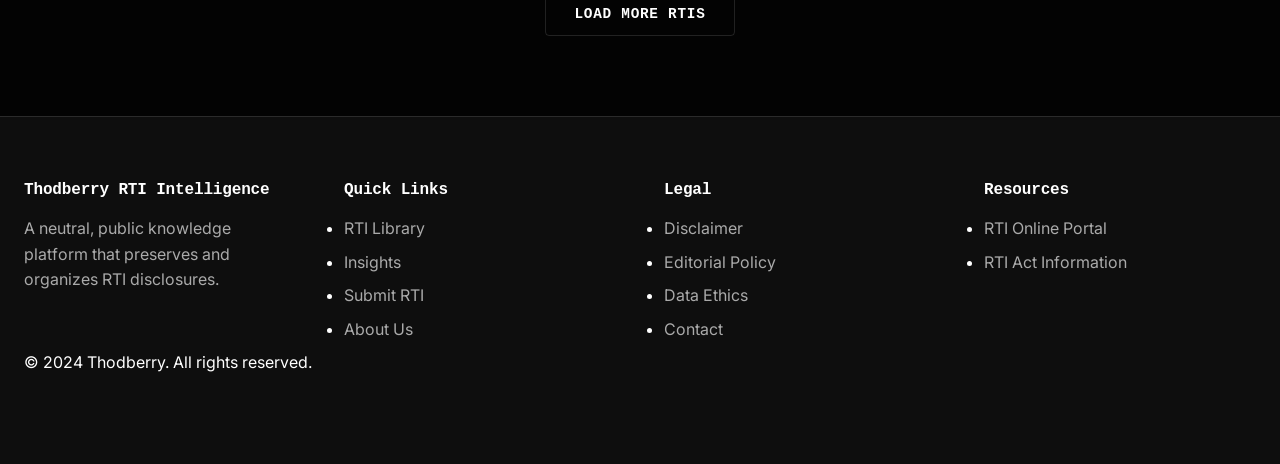
==== commit 00725bad: "Refactor library.html to update modal functionality" ====
--- a/library.html
+++ b/library.html
@@ -214,12 +214,32 @@
             }
         });
 
-        // Open Modal
-        function openDocument(url, title) {
+        // Open Modal (Updated with description)
+        function openDocument(url, title, description) {
             modalTitle.textContent = title || 'Document Viewer';
+
+            // Allow checking description in modal too if passed
+            // For now, we mainly use the iframe
             modalFrame.src = url;
             modal.classList.add('active');
         }
+
+        // Toggle Disclosure Text
+        function toggleDisclosure(id) {
+            const el = document.getElementById(id);
+            if (el) {
+                el.classList.toggle('expanded');
+                // Toggle button text
+                const btn = el.nextElementSibling;
+                if (btn) {
+                    btn.textContent = el.classList.contains('expanded') ? 'Show Less' : 'Read More';
+                }
+            }
+        }
+
+        // Make global
+        window.openDocument = openDocument;
+        window.toggleDisclosure = toggleDisclosure;
 
         // Load RTI data
         async function loadRTIData() {
--- a/assets/css/components.css
+++ b/assets/css/components.css
@@ -478,3 +478,28 @@
     height: 100%;
     border: none;
 }
+
+/* --- TEXT TRUNCATION --- */
+.text-line-clamp {
+    display: -webkit-box;
+    -webkit-line-clamp: 1;
+    /* Limit to 1 line as requested */
+    -webkit-box-orient: vertical;
+    overflow: hidden;
+    text-overflow: ellipsis;
+}
+
+.text-line-clamp.expanded {
+    -webkit-line-clamp: unset;
+}
+
+.read-more-btn {
+    background: none;
+    border: none;
+    color: var(--accent-primary);
+    font-size: 0.8rem;
+    cursor: pointer;
+    padding: 0;
+    margin-top: 0.2rem;
+    text-decoration: underline;
+}
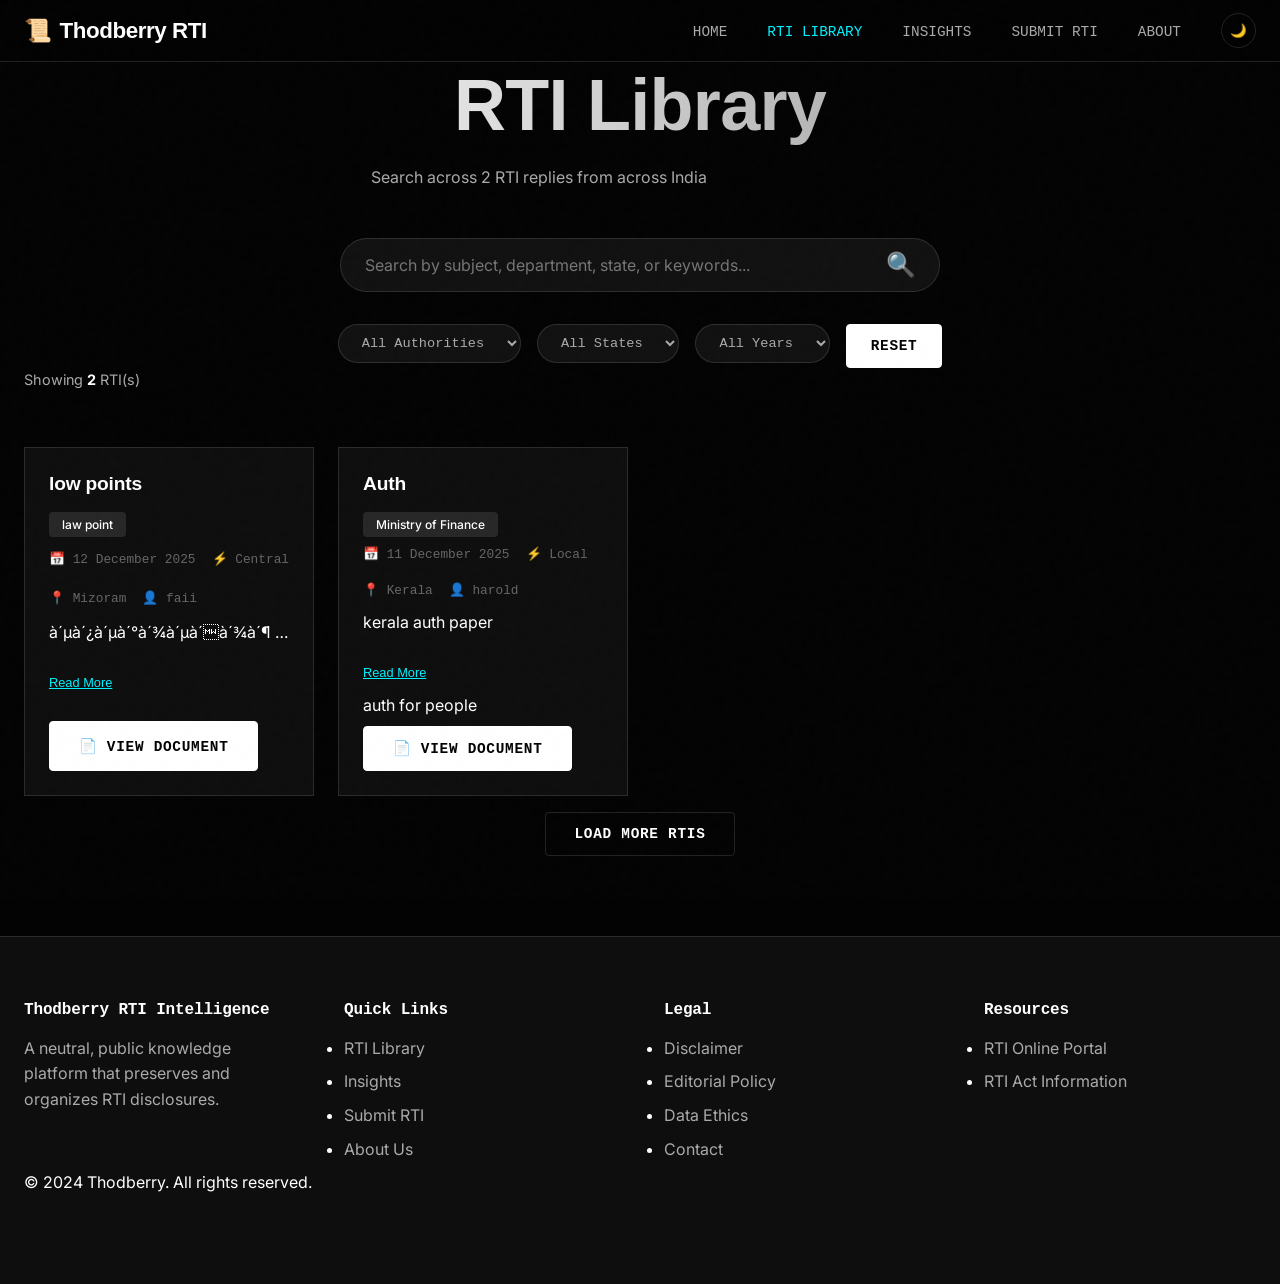
==== commit da4af442: "Update library.html" ====
--- a/library.html
+++ b/library.html
@@ -343,7 +343,7 @@
 
             if (filteredRTIs.length === 0) {
                 resultsContainer.innerHTML = `
-          <div class="card text-center">
+          <div class="card text-center" style="grid-column: 1 / -1;">
             <h3>No RTIs Found</h3>
             <p class="text-secondary">Try adjusting your search or filters</p>
           </div>
@@ -357,8 +357,13 @@
             displayedCount = itemsToShow.length;
 
             // Render RTI cards
-            const html = itemsToShow.map(rti => `
-        <div class="rti-card">
+            const html = itemsToShow.map((rti, index) => {
+                // Escape quotes for JS function calls
+                const safeSubject = (rti.subject || "").replace(/'/g, "\\'");
+                const safeUrl = (rti.documentUrl || "");
+
+                return `
+        <div class="rti-card" data-rti-id="${rti.id}">
           <div class="rti-card-header">
             <div>
               <h3 class="rti-card-title">${rti.subject}</h3>
@@ -373,17 +378,22 @@
             ${rti.uploadedBy ? `<span>👤 ${rti.uploadedBy}</span>` : ''}
           </div>
           
-          ${rti.disclosure ? `<p class="rti-card-disclosure">${rti.disclosure}</p>` : ''}
+          ${rti.disclosure ? `
+                <div class="disclosure-container">
+                    <p class="rti-card-disclosure text-line-clamp" id="disc-${rti.id}-${index}">${rti.disclosure}</p>
+                    <button class="read-more-btn" onclick="toggleDisclosure('disc-${rti.id}-${index}')">Read More</button>
+                </div>
+            ` : ''}
           
           <div class="rti-card-tags">
-            ${rti.tags ? rti.tags.map(tag => `<span class="tag">${tag}</span>`).join('') : ''}
+            ${(rti.tags || []).map(tag => `<span class="tag">${tag}</span>`).join('')}
           </div>
           
           <div class="flex gap-3 mt-4">
-            ${rti.documentUrl ? `<button onclick="openDocument('${rti.documentUrl}', '${rti.subject.replace(/'/g, "\\'")}')" class="btn btn-sm btn-primary">📄 View Document</button>` : ''}
-          </div>
-        </div>
-      `).join('');
+            ${safeUrl ? `<button onclick="openDocument('${safeUrl}', '${safeSubject}')" class="btn btn-sm btn-primary">📄 View Document</button>` : ''}
+          </div>
+        </div>
+      `}).join('');
 
             resultsContainer.innerHTML = html;
 
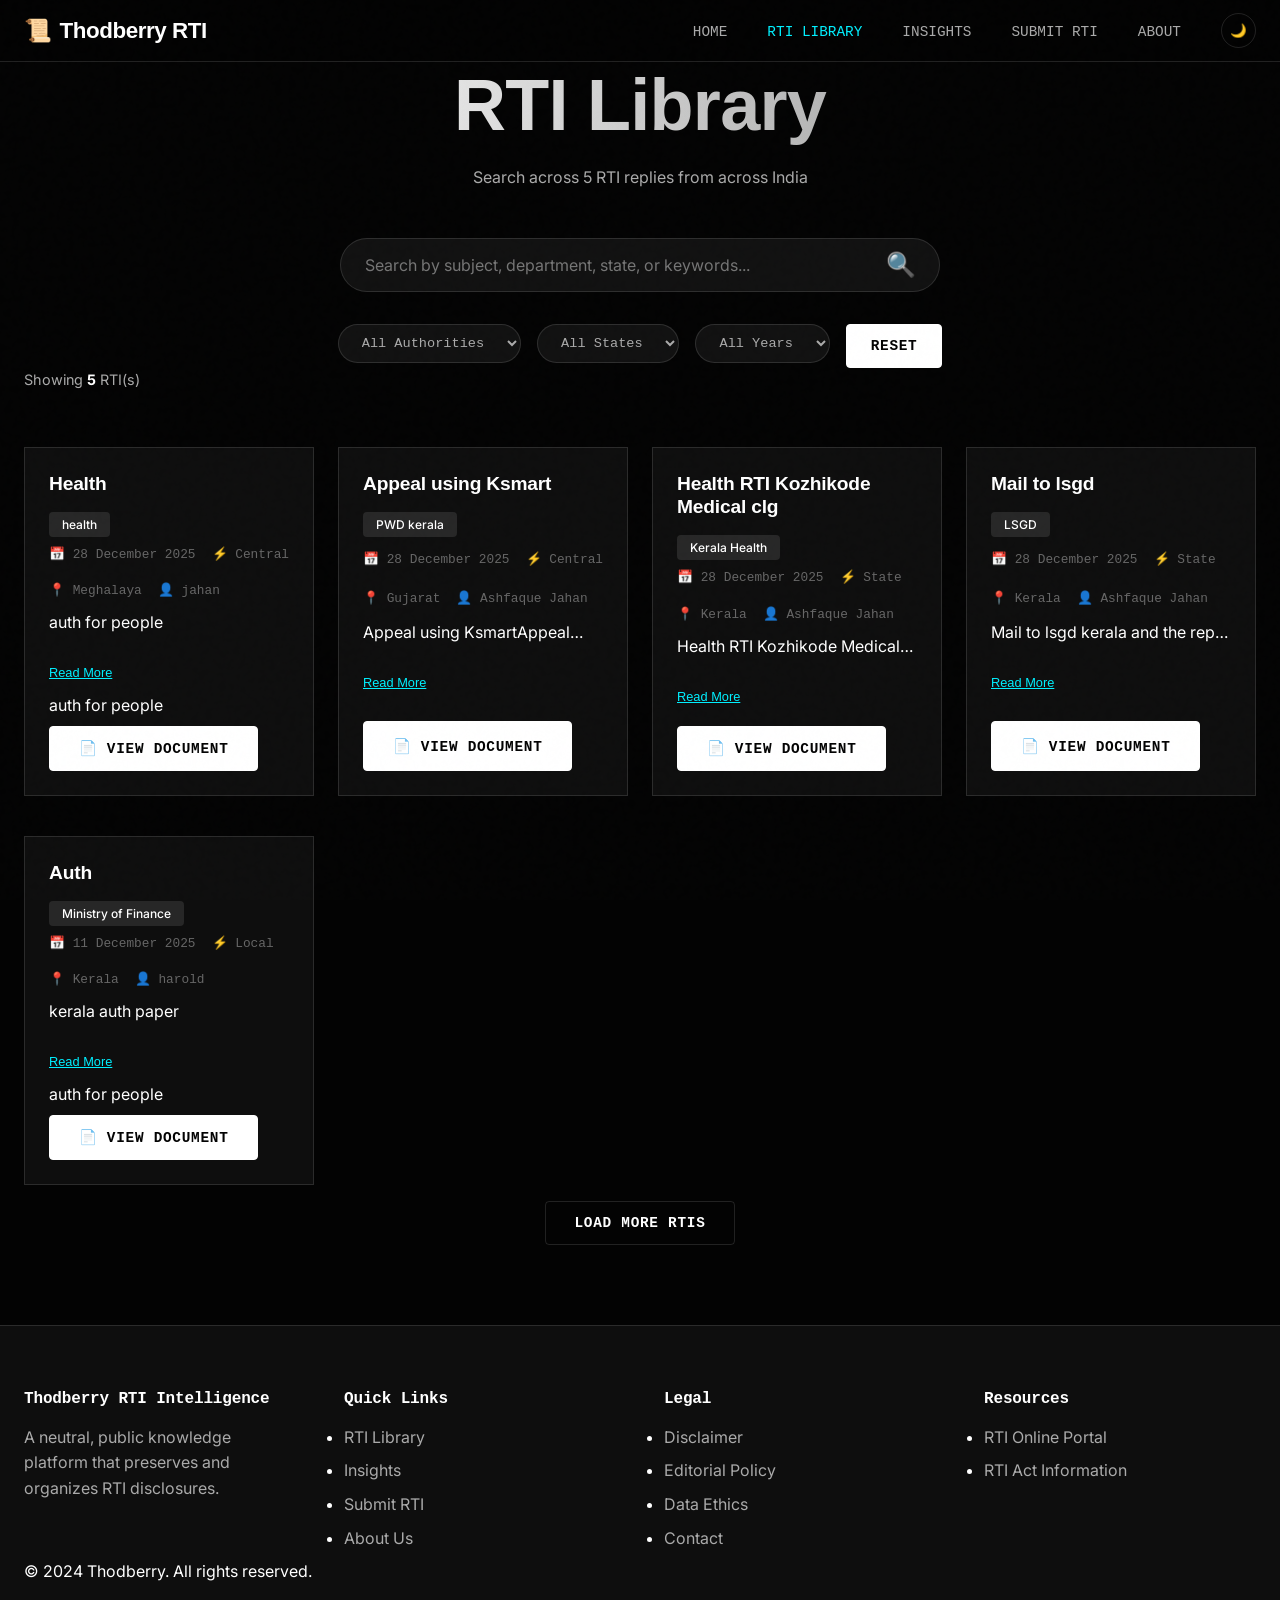
==== commit 07f4f692: "Update library.html" ====
--- a/library.html
+++ b/library.html
@@ -54,7 +54,7 @@
         <div class="container library-search-container">
             <div class="text-center mb-8">
                 <h1>RTI Library</h1>
-                <p class="text-xl text-secondary">
+                <p class="text-xl text-secondary mx-auto">
                     Search across <span id="total-count">thousands of</span> RTI replies from across India
                 </p>
             </div>
--- a/assets/css/components.css
+++ b/assets/css/components.css
@@ -397,6 +397,53 @@
     }
 }
 
+/* --- TOAST NOTIFICATIONS --- */
+.toast {
+    position: fixed;
+    top: 50%;
+    left: 50%;
+    transform: translate(-50%, -50%) scale(0.9);
+    background: var(--bg-surface);
+    color: var(--text-primary);
+    padding: 1.5rem 2.5rem;
+    border-radius: var(--radius-lg);
+    box-shadow: 0 20px 25px -5px rgba(0, 0, 0, 0.2), 0 10px 10px -5px rgba(0, 0, 0, 0.1);
+    border-left: 5px solid var(--color-primary);
+    display: flex;
+    flex-direction: column;
+    align-items: center;
+    justify-content: center;
+    text-align: center;
+    gap: 1rem;
+    z-index: 9999;
+    opacity: 0;
+    transition: all 0.3s cubic-bezier(0.4, 0, 0.2, 1);
+    font-weight: 600;
+    font-size: 1.1rem;
+    min-width: 300px;
+}
+
+.toast.show {
+    transform: translate(-50%, -50%) scale(1);
+    opacity: 1;
+}
+
+.toast-success {
+    border-color: var(--color-success);
+}
+
+.toast-error {
+    border-color: var(--color-error);
+}
+
+.toast-warning {
+    border-color: var(--color-warning);
+}
+
+.toast-info {
+    border-color: var(--color-info);
+}
+
 /* --- MODAL (DOCUMENT VIEWER) --- */
 .modal-overlay {
     position: fixed;
@@ -483,6 +530,8 @@
 .text-line-clamp {
     display: -webkit-box;
     -webkit-line-clamp: 1;
+    line-clamp: 1;
+    /* Standard property */
     /* Limit to 1 line as requested */
     -webkit-box-orient: vertical;
     overflow: hidden;
@@ -491,6 +540,8 @@
 
 .text-line-clamp.expanded {
     -webkit-line-clamp: unset;
+    line-clamp: unset;
+    /* Standard property */
 }
 
 .read-more-btn {
